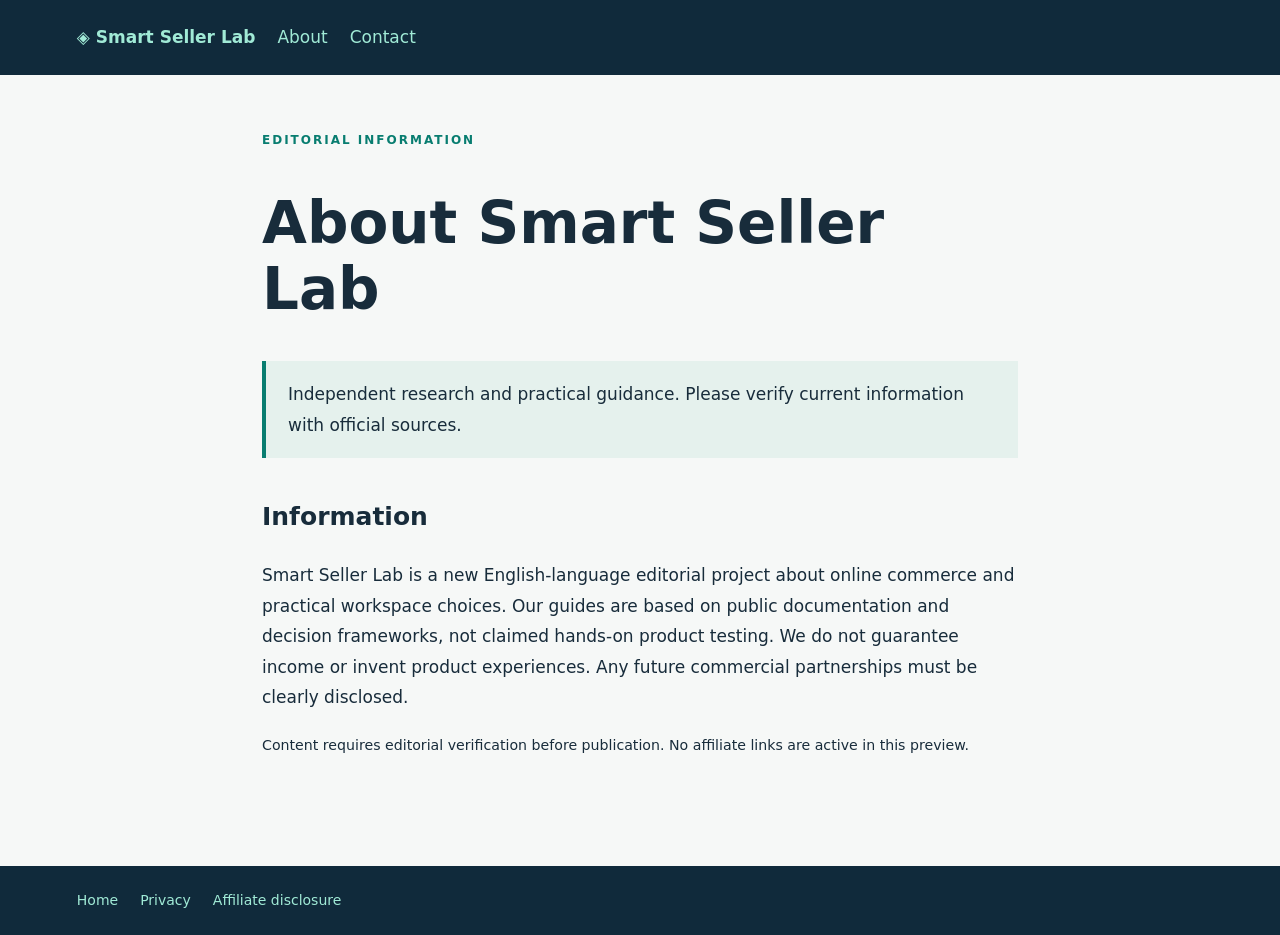
==== about.html @ 37671aa7 "content: add about.html" ====
<!doctype html><html lang="en"><head><meta charset="utf-8"><meta name="viewport" content="width=device-width,initial-scale=1"><meta name="robots" content="noindex"><meta name="description" content="About Smart Seller Lab — independent educational content"><title>About Smart Seller Lab | Smart Seller Lab</title><style>*{box-sizing:border-box}body{margin:0;background:#f6f8f7;color:#182c3b;font:17px/1.8 system-ui,sans-serif}header,footer{background:#102a3b;color:white;padding:22px 6%}header a,footer a{color:#a0ead6;text-decoration:none;margin-right:22px}.brand{font-weight:800}.prose{max-width:800px;margin:0 auto;padding:55px 22px 90px}.tag{color:#087d70;text-transform:uppercase;font-size:12px;font-weight:800;letter-spacing:2px}h1{font-size:clamp(34px,5vw,58px);line-height:1.14}h2{font-size:25px;margin-top:36px}p{margin:16px 0}.note{background:#e5f1ed;border-left:4px solid #087d70;padding:18px 22px}a{color:#087d70}footer{font-size:14px}</style></head><body><header><a class="brand" href="index.html">◈ Smart Seller Lab</a><a href="about.html">About</a><a href="contact.html">Contact</a></header><main class="prose"><div class="tag">Editorial information</div><h1>About Smart Seller Lab</h1><p class="note">Independent research and practical guidance. Please verify current information with official sources.</p><h2>Information</h2><p>Smart Seller Lab is a new English-language editorial project about online commerce and practical workspace choices. Our guides are based on public documentation and decision frameworks, not claimed hands-on product testing. We do not guarantee income or invent product experiences. Any future commercial partnerships must be clearly disclosed.</p><p><small>Content requires editorial verification before publication. No affiliate links are active in this preview.</small></p></main><footer><a href="index.html">Home</a><a href="privacy.html">Privacy</a><a href="disclosure.html">Affiliate disclosure</a></footer></body></html>
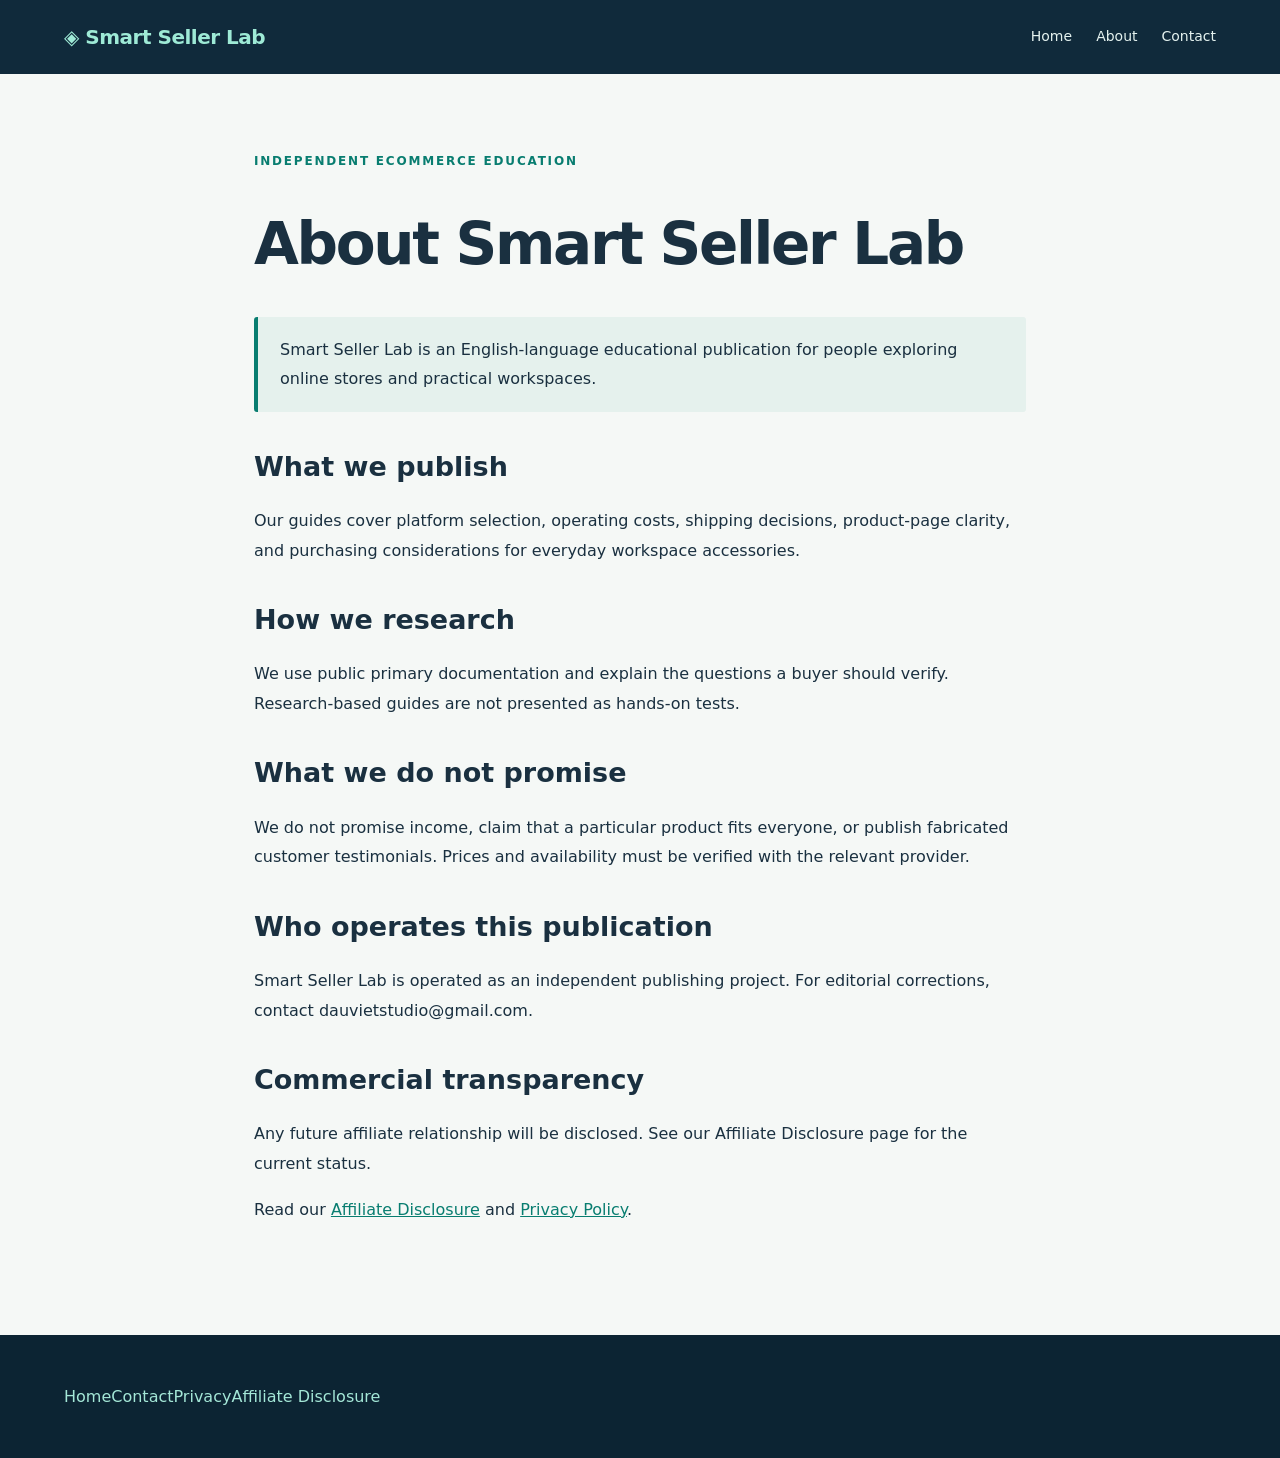
==== commit 43777972: "content: replace placeholder about.html with publication-specific policy" ====
--- a/about.html
+++ b/about.html
@@ -1 +1 @@
-<!doctype html><html lang="en"><head><meta charset="utf-8"><meta name="viewport" content="width=device-width,initial-scale=1"><meta name="robots" content="noindex"><meta name="description" content="About Smart Seller Lab — independent educational content"><title>About Smart Seller Lab | Smart Seller Lab</title><style>*{box-sizing:border-box}body{margin:0;background:#f6f8f7;color:#182c3b;font:17px/1.8 system-ui,sans-serif}header,footer{background:#102a3b;color:white;padding:22px 6%}header a,footer a{color:#a0ead6;text-decoration:none;margin-right:22px}.brand{font-weight:800}.prose{max-width:800px;margin:0 auto;padding:55px 22px 90px}.tag{color:#087d70;text-transform:uppercase;font-size:12px;font-weight:800;letter-spacing:2px}h1{font-size:clamp(34px,5vw,58px);line-height:1.14}h2{font-size:25px;margin-top:36px}p{margin:16px 0}.note{background:#e5f1ed;border-left:4px solid #087d70;padding:18px 22px}a{color:#087d70}footer{font-size:14px}</style></head><body><header><a class="brand" href="index.html">◈ Smart Seller Lab</a><a href="about.html">About</a><a href="contact.html">Contact</a></header><main class="prose"><div class="tag">Editorial information</div><h1>About Smart Seller Lab</h1><p class="note">Independent research and practical guidance. Please verify current information with official sources.</p><h2>Information</h2><p>Smart Seller Lab is a new English-language editorial project about online commerce and practical workspace choices. Our guides are based on public documentation and decision frameworks, not claimed hands-on product testing. We do not guarantee income or invent product experiences. Any future commercial partnerships must be clearly disclosed.</p><p><small>Content requires editorial verification before publication. No affiliate links are active in this preview.</small></p></main><footer><a href="index.html">Home</a><a href="privacy.html">Privacy</a><a href="disclosure.html">Affiliate disclosure</a></footer></body></html>+<!doctype html><html lang="en"><head><meta charset="utf-8"><meta name="viewport" content="width=device-width,initial-scale=1"><meta name="description" content="Smart Seller Lab is an English-language educational publication for people exploring online stores and practical workspaces."><meta name="robots" content="noindex"><link rel="canonical" href="https://smart-seller-lab.pages.dev/about.html"><title>About Smart Seller Lab | Smart Seller Lab</title><link rel="stylesheet" href="styles.css"></head><body><header><a class="brand" href="index.html">◈ Smart Seller Lab</a><nav><a href="index.html">Home</a><a href="about.html">About</a><a href="contact.html">Contact</a></nav></header><main class="prose"><p class="tag">Independent ecommerce education</p><h1>About Smart Seller Lab</h1><p class="note">Smart Seller Lab is an English-language educational publication for people exploring online stores and practical workspaces.</p><h2>What we publish</h2><p>Our guides cover platform selection, operating costs, shipping decisions, product-page clarity, and purchasing considerations for everyday workspace accessories.</p><h2>How we research</h2><p>We use public primary documentation and explain the questions a buyer should verify. Research-based guides are not presented as hands-on tests.</p><h2>What we do not promise</h2><p>We do not promise income, claim that a particular product fits everyone, or publish fabricated customer testimonials. Prices and availability must be verified with the relevant provider.</p><h2>Who operates this publication</h2><p>Smart Seller Lab is operated as an independent publishing project. For editorial corrections, contact dauvietstudio@gmail.com.</p><h2>Commercial transparency</h2><p>Any future affiliate relationship will be disclosed. See our Affiliate Disclosure page for the current status.</p><p>Read our <a href="disclosure.html">Affiliate Disclosure</a> and <a href="privacy.html">Privacy Policy</a>.</p></main><footer><a href="index.html">Home</a><a href="contact.html">Contact</a><a href="privacy.html">Privacy</a><a href="disclosure.html">Affiliate Disclosure</a></footer></body></html>
--- a/styles.css
+++ b/styles.css
@@ -0,0 +1 @@
+:root{--navy:#102a3b;--ink:#1a3040;--teal:#087d70;--mint:#9eead6;--bg:#f5f8f6;--line:#dce7e2}*{box-sizing:border-box}html{scroll-behavior:smooth}body{margin:0;background:var(--bg);color:var(--ink);font:16px/1.7 system-ui,-apple-system,BlinkMacSystemFont,"Segoe UI",sans-serif;overflow-wrap:break-word}a{color:#087d70}a:focus-visible{outline:3px solid #e7b447;outline-offset:4px}.skip{position:absolute;top:-100px;left:10px;background:white;padding:10px;z-index:10}.skip:focus{top:10px}.site-header,header{background:var(--navy);color:white;padding:20px max(24px,5vw);display:flex;align-items:center;justify-content:space-between;gap:20px}.brand{font-size:20px;font-weight:800;color:#9eead6;text-decoration:none;letter-spacing:-.5px}.site-header nav,header nav{display:flex;gap:24px;flex-wrap:wrap}header a:not(.brand){color:#e4f2ef;text-decoration:none;font-size:14px}.hero{background:linear-gradient(125deg,#102a3b,#13594f);color:white;padding:90px max(24px,5vw);display:grid;grid-template-columns:minmax(0,1.2fr) minmax(250px,.8fr);align-items:center;gap:40px}.hero h1{font-size:clamp(46px,6vw,88px);line-height:1.08;margin:24px 0;letter-spacing:-.055em}.hero em{font-style:normal;color:var(--mint)}.hero p{font-size:18px;max-width:620px;color:#d9e9e7}.eyebrow,.kicker,.tag{color:#087d70;font-size:12px;font-weight:800;letter-spacing:1.8px;text-transform:uppercase}.hero .eyebrow{color:var(--mint)}.cta{display:inline-block;background:var(--mint);color:#103e37;padding:12px 22px;border-radius:6px;text-decoration:none;font-weight:800;margin-top:20px}.hero-art{padding:28px;transform:rotate(-4deg)}.art-window{background:#f5faf8;border-radius:16px;box-shadow:0 26px 70px #071d2580;padding:22px;min-height:290px}.art-top{display:flex;gap:7px;margin-bottom:30px}.art-top i{width:9px;height:9px;border-radius:50%;background:#b2c9c1}.art-line{height:14px;width:65%;background:#d5e7e0;border-radius:10px;margin-bottom:15px}.art-line.wide{width:90%;height:22px;background:#89d9bd}.art-line.short{width:43%}.art-panels{display:grid;grid-template-columns:repeat(3,1fr);gap:12px;margin:26px 0}.art-panels div{height:95px;border-radius:9px;background:#d0e8df}.art-panels div:nth-child(2){background:#a6d7c8}.section{max-width:1180px;margin:auto;padding:75px 24px}.section-heading{max-width:760px;margin-bottom:35px}.section h2{font-size:clamp(30px,4vw,48px);line-height:1.2;letter-spacing:-.04em;margin:14px 0}.section-heading p{color:#4a6471}.cards{display:grid;grid-template-columns:repeat(3,minmax(0,1fr));gap:18px}.card{background:white;border:1px solid var(--line);border-radius:12px;padding:28px;display:flex;flex-direction:column;min-height:255px}.card h3{font-size:22px;line-height:1.25;letter-spacing:-.03em;margin:18px 0 8px}.card p{color:#516a76;font-size:14px}.card a{font-weight:750;text-decoration:none;margin-top:auto}.about-band{background:#e7f2ed;border-radius:14px;margin-bottom:65px}.about-band p{max-width:780px}.site-footer,footer{background:#0c2433;color:white;padding:48px max(24px,5vw)}footer p{color:#bed2d2;max-width:640px}footer nav{display:flex;flex-wrap:wrap;gap:18px;margin:25px 0}footer a{color:#a4e7d7;text-decoration:none}footer small{color:#a7bec4}.prose{max-width:820px;margin:auto;padding:64px 24px 95px}.prose h1{font-size:clamp(34px,4.8vw,58px);line-height:1.15;letter-spacing:-.04em}.prose h2{font-size:27px;margin-top:38px;line-height:1.25}.prose h3{font-size:21px;margin-top:26px}.prose p,.prose li{line-height:1.85}.note{background:#e5f1ed;border-left:4px solid #087d70;padding:18px 22px;border-radius:3px}@media(max-width:900px){.hero{grid-template-columns:1fr}.hero-art{display:none}.cards{grid-template-columns:repeat(2,minmax(0,1fr))}}@media(max-width:600px){.site-header,header{align-items:flex-start;flex-direction:column;padding:17px 20px;gap:10px}header nav{gap:14px}.hero{padding:64px 22px 74px}.hero h1{font-size:clamp(43px,12vw,64px)}.hero p{font-size:16px}.section{padding:52px 20px}.cards{grid-template-columns:1fr}.card{min-height:210px}.about-band{border-radius:0;margin-bottom:0}.prose{padding:45px 20px 70px}.prose h2{font-size:24px}footer{padding:36px 20px}}
